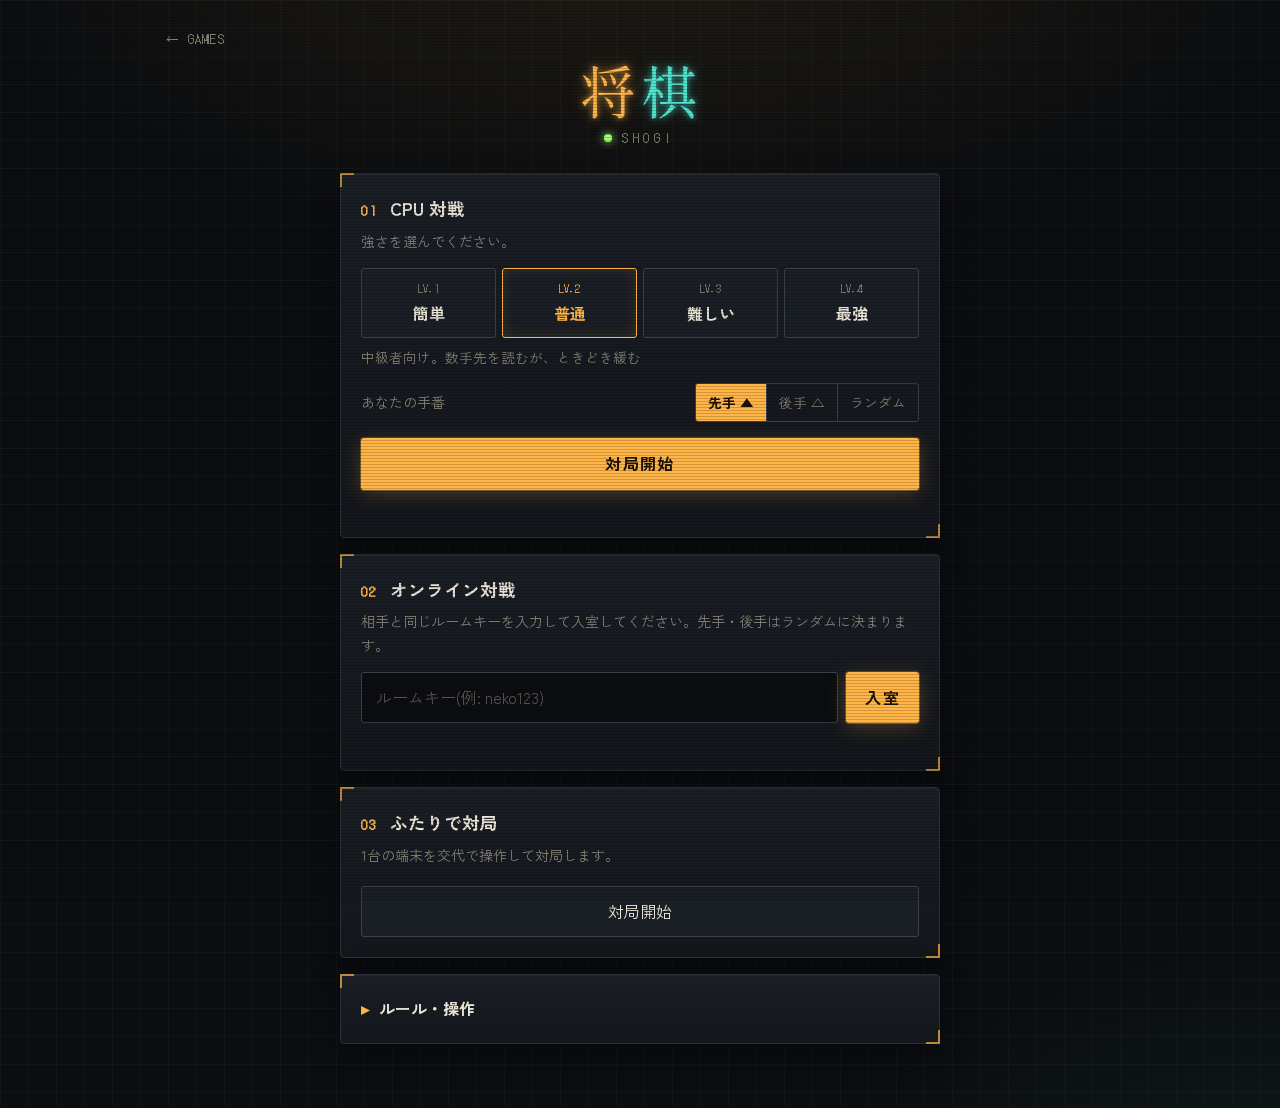
==== shogi/index.html @ e136fc06 "Add shogi with 4 CPU levels, online play and local play - Rules engine (legal moves incl. uchifuzume" ====
<!doctype html>
<html lang="ja">
<head>
  <meta charset="utf-8">
  <meta name="viewport" content="width=device-width, initial-scale=1">
  <title>将棋 | Mini Games</title>
  <meta name="theme-color" content="#0b0d10">
  <script src="coi.js"></script>
  <link rel="preconnect" href="https://fonts.googleapis.com" crossorigin>
  <link rel="preconnect" href="https://fonts.gstatic.com" crossorigin>
  <link href="https://fonts.googleapis.com/css2?family=DotGothic16&family=Zen+Kaku+Gothic+New:wght@400;700&family=Shippori+Mincho+B1:wght@700&display=swap" rel="stylesheet" crossorigin="anonymous">
  <link rel="stylesheet" href="../shared/theme.css">
  <link rel="stylesheet" href="style.css">
  <script src="../shared/vendor/peerjs.min.js" defer></script>
  <script src="../shared/online.js" defer></script>
  <script src="shogi-core.js" defer></script>
  <script src="engine.js" defer></script>
  <script src="app.js" defer></script>
</head>
<body>
  <main id="app">
    <a class="back-link" href="../">← GAMES</a>
    <header class="masthead">
      <h1 class="brand"><span class="brand-hit">将</span><span class="brand-blow">棋</span></h1>
      <p class="tagline"><span class="led"></span>SHOGI</p>
    </header>

    <!-- メニュー -->
    <section id="screen-menu" class="screen">
      <div class="card">
        <h2><span class="num">01</span>CPU 対戦</h2>
        <p class="note">強さを選んでください。</p>
        <div class="levels" id="levels"></div>
        <p class="level-note" id="level-note"></p>

        <div class="option-row" id="time-row">
          <span class="option-label">最大思考時間</span>
          <div class="seg" id="time-seg">
            <button data-ms="3000">3秒</button>
            <button data-ms="5000" class="on">5秒</button>
            <button data-ms="10000">10秒</button>
          </div>
        </div>

        <div class="option-row">
          <span class="option-label">あなたの手番</span>
          <div class="seg" id="color-seg">
            <button data-color="0" class="on">先手 ▲</button>
            <button data-color="1">後手 △</button>
            <button data-color="random">ランダム</button>
          </div>
        </div>

        <button id="btn-cpu" class="primary wide">対局開始</button>
        <p id="cpu-status" class="status"></p>
      </div>

      <div class="card">
        <h2><span class="num">02</span>オンライン対戦</h2>
        <p class="note">相手と同じルームキーを入力して入室してください。先手・後手はランダムに決まります。</p>
        <div class="row">
          <input id="room-key" type="text" placeholder="ルームキー(例: neko123)" maxlength="32" autocomplete="off">
          <button id="btn-join" class="primary">入室</button>
        </div>
        <p id="online-status" class="status"></p>
        <button id="btn-copy-link" class="ghost small hidden">招待リンクをコピー</button>
        <button id="btn-cancel-join" class="ghost small hidden">キャンセル</button>
      </div>

      <div class="card">
        <h2><span class="num">03</span>ふたりで対局</h2>
        <p class="note">1台の端末を交代で操作して対局します。</p>
        <button id="btn-local" class="wide">対局開始</button>
      </div>

      <details class="card rules">
        <summary>ルール・操作</summary>
        <ul>
          <li>駒をタップすると動かせるマスが表示されます。持ち駒はタップしてから打つマスを選びます。</li>
          <li>二歩・打ち歩詰め・行き所のない駒は指せません(自動で判定)。</li>
          <li>同じ局面が4回現れると千日手で引き分け。ただし王手をかけ続けた側の負けです。</li>
          <li>入玉宣言はありません。512手に達すると引き分けです。</li>
          <li>CPU の「最強」は初回に約 30MB のデータを読み込みます。</li>
        </ul>
      </details>
    </section>

    <!-- 対局画面 -->
    <section id="screen-play" class="screen hidden">
      <div id="play-info" class="info"></div>
      <p id="message" class="message"></p>
      <p id="notice" class="notice"></p>

      <div id="loading" class="loading hidden">
        <div class="loading-label" id="loading-label">エンジンを読み込み中…</div>
        <div class="bar"><div class="bar-fill" id="loading-bar"></div></div>
      </div>

      <div id="result" class="result hidden"></div>

      <div class="table">
        <div class="board-area">
          <div class="hand hand-top" id="hand-top"></div>
          <div class="board-wrap">
            <div class="files" id="files"></div>
            <div class="board-row">
              <div class="board" id="board"></div>
              <div class="ranks" id="ranks"></div>
            </div>
          </div>
          <div class="hand hand-bottom" id="hand-bottom"></div>
          <p id="think-info" class="think-info"></p>
        </div>

        <div class="side-panel">
          <div class="kifu-head">
            <h3>棋譜</h3>
            <button id="btn-copy-kifu" class="ghost small">コピー</button>
          </div>
          <ol id="kifu" class="kifu"></ol>
        </div>
      </div>

      <div class="actions">
        <button id="btn-undo" class="ghost">待った</button>
        <button id="btn-flip" class="ghost">盤を反転</button>
        <button id="btn-resign" class="ghost danger">投了</button>
        <button id="btn-again" class="primary">もう一局</button>
        <button id="btn-rematch" class="primary">再戦する</button>
        <button id="btn-leave" class="ghost">メニューに戻る</button>
      </div>
    </section>

    <!-- 成り選択 -->
    <div id="promo" class="modal hidden" role="dialog" aria-modal="true" aria-label="成りますか">
      <div class="modal-box">
        <p class="modal-title">成りますか?</p>
        <div class="promo-choices">
          <button id="promo-yes" class="promo-btn"><span class="piece-face promoted" id="promo-yes-face"></span>成る</button>
          <button id="promo-no" class="promo-btn"><span class="piece-face" id="promo-no-face"></span>成らない</button>
        </div>
      </div>
    </div>
  </main>
</body>
</html>
---- shared/theme.css ----
/* ============================================================
   MINI GAMES — 共通テーマ(暗号解読コンソール風)
   各ゲームの <head> で読み込む: ../shared/theme.css
   ============================================================ */

:root {
  color-scheme: dark;
  --ink: #0b0d10;
  --panel: #13161b;
  --panel-2: #1a1e25;
  --rule: #2a2f38;
  --rule-strong: #3a414d;
  --text: #e9e4d6;
  --muted: #8a8578;
  --amber: #ffb547;
  --amber-dim: #6b4a1a;
  --cyan: #4fe3d0;
  --cyan-dim: #18524b;
  --red: #ff5d5d;
  --green: #9cff6e;
  --glow-amber: 0 0 6px rgba(255, 181, 71, 0.75), 0 0 18px rgba(255, 181, 71, 0.35);
  --glow-cyan: 0 0 6px rgba(79, 227, 208, 0.75), 0 0 18px rgba(79, 227, 208, 0.3);
  --font-dot: "DotGothic16", ui-monospace, monospace;
  --font-body: "Zen Kaku Gothic New", system-ui, "Hiragino Sans", sans-serif;
}

* { box-sizing: border-box; }

html { background: var(--ink); }

body {
  margin: 0;
  min-height: 100vh;
  color: var(--text);
  font-family: var(--font-body);
  line-height: 1.7;
  background:
    radial-gradient(1200px 600px at 50% -10%, rgba(255, 181, 71, 0.10), transparent 60%),
    radial-gradient(800px 500px at 100% 110%, rgba(79, 227, 208, 0.06), transparent 60%),
    linear-gradient(rgba(255, 255, 255, 0.025) 1px, transparent 1px) 0 0 / 100% 28px,
    linear-gradient(90deg, rgba(255, 255, 255, 0.025) 1px, transparent 1px) 0 0 / 28px 100%,
    var(--ink);
}

/* 走査線 */
body::after {
  content: "";
  position: fixed;
  inset: 0;
  pointer-events: none;
  background: repeating-linear-gradient(0deg, rgba(0, 0, 0, 0.18) 0 1px, transparent 1px 3px);
  mix-blend-mode: multiply;
  z-index: 10;
}

#app {
  max-width: 600px;
  margin: 0 auto;
  padding: 24px 16px 48px;
}

.hidden { display: none !important; }

/* ---------- マストヘッド ---------- */

.masthead { text-align: center; margin-bottom: 24px; }

.brand {
  margin: 0;
  font-family: var(--font-dot);
  font-weight: normal;
  font-size: clamp(2.4rem, 11vw, 3.6rem);
  letter-spacing: 0.06em;
  line-height: 1.1;
}

.brand-hit { color: var(--amber); text-shadow: var(--glow-amber); }
.brand-blow { color: var(--cyan); text-shadow: var(--glow-cyan); }
.amp { color: var(--muted); margin: 0 0.15em; font-size: 0.7em; vertical-align: 0.12em; }

.tagline {
  margin: 6px 0 0;
  font-family: var(--font-dot);
  font-size: 0.8rem;
  letter-spacing: 0.35em;
  color: var(--muted);
  display: inline-flex;
  align-items: center;
  gap: 10px;
}

.led {
  width: 8px;
  height: 8px;
  border-radius: 50%;
  background: var(--green);
  box-shadow: 0 0 8px var(--green);
  animation: blink 2.4s steps(1) infinite;
}

.lead {
  text-align: center;
  color: var(--muted);
  margin: 0 0 20px;
  font-size: 0.95rem;
}

/* ---------- パネル ---------- */

.card {
  position: relative;
  background: linear-gradient(180deg, var(--panel-2), var(--panel));
  border: 1px solid var(--rule);
  border-radius: 4px;
  padding: 20px;
  margin-bottom: 16px;
  box-shadow: inset 0 1px 0 rgba(255, 255, 255, 0.04), 0 10px 30px rgba(0, 0, 0, 0.35);
}

/* 四隅のブラケット */
.card::before,
.card::after {
  content: "";
  position: absolute;
  width: 12px;
  height: 12px;
  border-color: var(--amber);
  border-style: solid;
  opacity: 0.7;
}
.card::before { top: -1px; left: -1px; border-width: 2px 0 0 2px; }
.card::after { bottom: -1px; right: -1px; border-width: 0 2px 2px 0; }

.card h2 {
  margin: 0 0 6px;
  font-size: 1.1rem;
  display: flex;
  align-items: baseline;
  gap: 12px;
}

.num {
  font-family: var(--font-dot);
  color: var(--amber);
  font-size: 0.85rem;
  letter-spacing: 0.1em;
}

.note { margin: 0 0 14px; color: var(--muted); font-size: 0.88rem; }

.row { display: flex; gap: 8px; }

input[type="text"] {
  flex: 1;
  min-width: 0;
  font: inherit;
  font-size: 1rem;
  padding: 11px 14px;
  border-radius: 3px;
  border: 1px solid var(--rule-strong);
  background: var(--ink);
  color: var(--amber);
  caret-color: var(--amber);
  transition: border-color 0.15s, box-shadow 0.15s;
}

input[type="text"]::placeholder { color: #5b574e; }

input[type="text"]:focus {
  outline: none;
  border-color: var(--amber);
  box-shadow: 0 0 0 3px rgba(255, 181, 71, 0.15);
}

/* ---------- ボタン ---------- */

button {
  font: inherit;
  cursor: pointer;
  border-radius: 3px;
  border: 1px solid var(--rule-strong);
  padding: 11px 18px;
  background: var(--panel-2);
  color: var(--text);
  transition: transform 0.08s, background 0.15s, border-color 0.15s, box-shadow 0.15s, color 0.15s;
}

button:hover:not(:disabled) { border-color: var(--amber); }
button:active:not(:disabled) { transform: translateY(1px); }
button:focus-visible { outline: 2px solid var(--cyan); outline-offset: 2px; }
button:disabled { opacity: 0.3; cursor: default; }

button.primary {
  background: var(--amber);
  border-color: var(--amber);
  color: #1a1206;
  font-weight: 700;
  letter-spacing: 0.08em;
  box-shadow: 0 0 0 1px rgba(255, 181, 71, 0.3), 0 4px 20px rgba(255, 181, 71, 0.25);
}

button.primary:hover:not(:disabled) { background: #ffc66e; box-shadow: var(--glow-amber); }

button.ghost { background: transparent; color: var(--muted); }
button.ghost:hover:not(:disabled) { color: var(--text); }


.status { margin: 10px 0 0; font-size: 0.88rem; min-height: 1.2em; color: var(--cyan); }
.status.error { color: var(--red); }

/* ---------- ルール ---------- */

.rules summary {
  cursor: pointer;
  font-weight: 700;
  list-style: none;
  display: flex;
  align-items: center;
  gap: 10px;
}
.rules summary::-webkit-details-marker { display: none; }
.rules summary::before {
  content: "▸";
  color: var(--amber);
  font-family: var(--font-dot);
  transition: transform 0.2s;
}
.rules[open] summary::before { transform: rotate(90deg); }
.rules ul { margin: 12px 0 0; padding-left: 0; list-style: none; font-size: 0.9rem; }
.rules li { padding: 6px 0; border-top: 1px dashed var(--rule); }
.rules li .lamp { margin-right: 8px; vertical-align: -0.05em; }
.rules strong { color: var(--amber); }

/* ---------- 一覧へ戻るリンク ---------- */

.back-link {
  display: inline-block;
  margin-bottom: 8px;
  font-family: var(--font-dot);
  font-size: 0.8rem;
  letter-spacing: 0.1em;
  color: var(--muted);
  text-decoration: none;
}
.back-link:hover { color: var(--amber); }

/* ---------- アニメーション ---------- */

@keyframes blink { 50% { opacity: 0; } }
@keyframes pulse { 50% { opacity: 0.55; } }
@keyframes pop { from { transform: scale(0.85); filter: brightness(1.8); } to { transform: scale(1); filter: none; } }
@keyframes rise { from { opacity: 0; transform: translateY(8px); } to { opacity: 1; transform: none; } }
@keyframes slide-in { from { opacity: 0; transform: translateX(-10px); background: rgba(255, 181, 71, 0.18); } to { opacity: 1; transform: none; } }

@media (prefers-reduced-motion: reduce) {
  *, *::before, *::after { animation: none !important; transition: none !important; }
}

@media (max-width: 380px) {
  .card { padding: 16px; }
}
---- shogi/style.css ----
/* ============================================================
   将棋 固有のスタイル(共通部分は ../shared/theme.css)
   ============================================================ */

:root {
  --piece-font: "Shippori Mincho B1", "Hiragino Mincho ProN", "Yu Mincho", serif;
  --sente: var(--amber);
  --gote: var(--cyan);
  --promoted: #ff7a6b;
  --cell-line: #3a3424;
  --board-bg: #14120c;
}

#app { max-width: 980px; }

.brand .brand-hit, .brand .brand-blow { font-family: var(--piece-font); }

button.wide { width: 100%; margin-top: 4px; }
button.small { padding: 6px 12px; font-size: 0.82rem; }
#btn-copy-link, #btn-cancel-join { margin-top: 10px; margin-right: 8px; }
button.danger:hover:not(:disabled) { border-color: var(--red); color: var(--red); }

#screen-menu { max-width: 600px; margin: 0 auto; }

/* ---------- メニュー: 強さ・オプション ---------- */

.levels { display: grid; grid-template-columns: repeat(4, 1fr); gap: 6px; }

.level-btn {
  padding: 10px 4px;
  font-weight: 700;
  display: flex;
  flex-direction: column;
  align-items: center;
  gap: 2px;
}
.level-btn .lv { font-family: var(--font-dot); font-size: 0.7rem; color: var(--muted); font-weight: normal; }
.level-btn.on { border-color: var(--amber); color: var(--amber); box-shadow: inset 0 0 14px rgba(255, 181, 71, 0.15); }
.level-btn.on .lv { color: var(--amber); }
.level-btn[data-level="max"].on { border-color: var(--red); color: var(--red); box-shadow: inset 0 0 14px rgba(255, 93, 93, 0.15); }
.level-btn[data-level="max"].on .lv { color: var(--red); }

.level-note { margin: 8px 0 14px; font-size: 0.85rem; color: var(--muted); min-height: 1.4em; }

.option-row { display: flex; align-items: center; justify-content: space-between; gap: 10px; margin-bottom: 12px; flex-wrap: wrap; }
.option-label { font-size: 0.88rem; color: var(--muted); }

.seg { display: inline-flex; border: 1px solid var(--rule-strong); border-radius: 3px; overflow: hidden; }
.seg button { border: 0; border-radius: 0; padding: 7px 12px; font-size: 0.85rem; background: transparent; color: var(--muted); }
.seg button + button { border-left: 1px solid var(--rule-strong); }
.seg button.on { background: var(--amber); color: #1a1206; font-weight: 700; }

/* ---------- 対局画面 ---------- */

.info { display: flex; flex-wrap: wrap; gap: 6px; justify-content: center; }
.chip { font-size: 0.78rem; border: 1px solid var(--rule-strong); background: var(--panel); border-radius: 2px; padding: 2px 10px; color: var(--muted); }
.chip.sente { color: var(--sente); border-color: var(--amber-dim); }
.chip.gote { color: var(--gote); border-color: var(--cyan-dim); }

.message {
  margin: 14px auto 4px;
  max-width: 600px;
  padding: 8px 14px;
  text-align: center;
  font-weight: 700;
  border: 1px solid var(--rule);
  border-radius: 3px;
  background: rgba(0, 0, 0, 0.35);
}
.message:empty { display: none; }
.message.mine { color: var(--amber); border-color: var(--amber-dim); }
.message.wait { color: var(--muted); animation: pulse 1.6s ease-in-out infinite; }
.message.check { color: var(--red); border-color: var(--red); box-shadow: 0 0 14px rgba(255, 93, 93, 0.25); }

.notice { text-align: center; color: var(--red); min-height: 1.4em; margin: 2px 0 6px; font-size: 0.88rem; }

.loading { max-width: 420px; margin: 0 auto 14px; text-align: center; }
.loading-label { font-size: 0.85rem; color: var(--muted); margin-bottom: 6px; }
.bar { height: 6px; background: var(--panel); border: 1px solid var(--rule); border-radius: 3px; overflow: hidden; }
.bar-fill { height: 100%; width: 0; background: var(--amber); box-shadow: var(--glow-amber); transition: width 0.2s; }

.result {
  max-width: 600px;
  margin: 0 auto 14px;
  text-align: center;
  background: linear-gradient(180deg, var(--panel-2), var(--panel));
  border: 1px solid var(--rule-strong);
  border-radius: 4px;
  padding: 16px;
  animation: rise 0.35s ease-out;
}
.result-title { font-family: var(--font-dot); font-size: clamp(1.3rem, 5vw, 1.7rem); }
.result-title.win { color: var(--amber); text-shadow: var(--glow-amber); }
.result-title.lose { color: var(--red); text-shadow: 0 0 12px rgba(255, 93, 93, 0.4); }
.result-title.draw { color: var(--cyan); text-shadow: var(--glow-cyan); }
.result-sub { margin-top: 4px; color: var(--muted); font-size: 0.9rem; }

.table { display: flex; gap: 20px; justify-content: center; align-items: flex-start; }
.board-area { flex: 0 1 560px; min-width: 0; }

/* 駒台 */
.hand {
  display: flex;
  flex-wrap: wrap;
  gap: 4px;
  min-height: 52px;
  padding: 6px 8px;
  border: 1px solid var(--rule);
  border-radius: 3px;
  background: rgba(0, 0, 0, 0.3);
  align-items: center;
}
.hand-top { margin-bottom: 8px; }
.hand-bottom { margin-top: 8px; }
.hand.turn { border-color: var(--amber-dim); }
.hand-label { font-family: var(--font-dot); font-size: 0.75rem; color: var(--muted); margin-right: 6px; letter-spacing: 0.05em; }
.hand-empty { font-size: 0.75rem; color: #4f4c45; }

.hand-piece {
  position: relative;
  width: 40px;
  height: 44px;
  padding: 0;
  border: 0;
  background: transparent;
  display: grid;
  place-items: center;
}
.hand-piece .count {
  position: absolute;
  right: -2px;
  bottom: -2px;
  font-family: var(--font-dot);
  font-size: 0.72rem;
  background: var(--ink);
  border: 1px solid var(--rule-strong);
  color: var(--text);
  border-radius: 8px;
  padding: 0 4px;
  line-height: 1.3;
}
.hand-piece.selected .piece-face { outline: 2px solid var(--amber); outline-offset: 2px; }
.hand-piece:disabled { opacity: 1; cursor: default; }

/* 盤 */
.board-wrap { display: flex; flex-direction: column; }
.files, .ranks { font-family: var(--font-dot); color: var(--muted); font-size: 0.72rem; user-select: none; }
.files { display: grid; grid-template-columns: repeat(9, 1fr); margin-right: 20px; text-align: center; padding-bottom: 2px; }
.board-row { display: flex; }
.ranks { width: 20px; display: grid; grid-template-rows: repeat(9, 1fr); align-items: center; text-align: center; }

.board {
  flex: 1;
  display: grid;
  grid-template-columns: repeat(9, 1fr);
  border: 2px solid var(--amber-dim);
  background:
    radial-gradient(circle at 50% 40%, rgba(255, 181, 71, 0.06), transparent 70%),
    var(--board-bg);
  box-shadow: 0 0 0 1px #000, 0 12px 40px rgba(0, 0, 0, 0.5), inset 0 0 40px rgba(0, 0, 0, 0.5);
  position: relative;
  user-select: none;
  touch-action: manipulation;
}

/* 星(3・6 の交点) */
.board::before, .board::after {
  content: "";
  position: absolute;
  inset: calc(100% / 3);
  pointer-events: none;
  background:
    radial-gradient(circle, var(--amber-dim) 3px, transparent 3.5px) 0 0 / 6px 6px no-repeat,
    radial-gradient(circle, var(--amber-dim) 3px, transparent 3.5px) 100% 0 / 6px 6px no-repeat,
    radial-gradient(circle, var(--amber-dim) 3px, transparent 3.5px) 0 100% / 6px 6px no-repeat,
    radial-gradient(circle, var(--amber-dim) 3px, transparent 3.5px) 100% 100% / 6px 6px no-repeat;
  margin: -3px;
}
.board::after { display: none; }

.cell {
  position: relative;
  aspect-ratio: 1 / 1.1;
  border-right: 1px solid var(--cell-line);
  border-bottom: 1px solid var(--cell-line);
  display: grid;
  place-items: center;
  cursor: pointer;
  padding: 0;
  background: transparent;
  border-radius: 0;
  border-top: 0;
  border-left: 0;
}
.cell:nth-child(9n) { border-right: 0; }
.cell:nth-child(n + 73) { border-bottom: 0; }
.cell:hover:not(:disabled) { border-color: var(--cell-line); }
.cell:disabled { opacity: 1; cursor: default; }
.cell:focus-visible { outline: 2px solid var(--cyan); outline-offset: -2px; }

.cell.last { background: rgba(255, 181, 71, 0.13); }
.cell.selected { background: rgba(255, 181, 71, 0.28); }
.cell.target::after {
  content: "";
  position: absolute;
  width: 26%;
  aspect-ratio: 1;
  border-radius: 50%;
  background: var(--cyan);
  box-shadow: var(--glow-cyan);
  opacity: 0.75;
  pointer-events: none;
}
.cell.target.capture::after {
  width: 86%;
  background: transparent;
  border: 2px solid var(--cyan);
  border-radius: 6px;
  box-shadow: inset 0 0 10px rgba(79, 227, 208, 0.35);
}
.cell.checked .piece-face { box-shadow: 0 0 0 2px var(--red), 0 0 16px rgba(255, 93, 93, 0.7); }

/* 駒 */
.piece-face {
  width: 86%;
  aspect-ratio: 0.88;
  display: grid;
  place-items: center;
  clip-path: polygon(50% 0, 88% 16%, 100% 100%, 0 100%, 12% 16%);
  background: linear-gradient(180deg, #2a2e37, #1a1d23);
  font-family: var(--piece-font);
  font-weight: 700;
  font-size: clamp(0.95rem, 4.3vw, 1.65rem);
  line-height: 1;
  padding-top: 12%;
  pointer-events: none;
}
.piece-face.black { color: var(--sente); text-shadow: 0 0 8px rgba(255, 181, 71, 0.5); }
.piece-face.white { color: var(--gote); text-shadow: 0 0 8px rgba(79, 227, 208, 0.45); }
.piece-face.flip { transform: rotate(180deg); padding-top: 0; padding-bottom: 12%; }
.piece-face.promoted { color: var(--promoted); text-shadow: 0 0 8px rgba(255, 122, 107, 0.5); }
.piece-face.king { font-size: clamp(1rem, 4.6vw, 1.8rem); }
.cell.moved .piece-face { animation: pop 0.2s ease-out; }
.cell.moved .piece-face.flip { animation: pop-flip 0.2s ease-out; }
@keyframes pop-flip { from { transform: rotate(180deg) scale(0.85); filter: brightness(1.8); } to { transform: rotate(180deg) scale(1); filter: none; } }

.hand-piece .piece-face { width: 36px; font-size: 1.15rem; }

.think-info { text-align: center; margin: 8px 0 0; font-family: var(--font-dot); font-size: 0.78rem; color: var(--muted); min-height: 1.3em; letter-spacing: 0.04em; }

/* 棋譜 */
.side-panel {
  flex: 0 0 220px;
  border: 1px solid var(--rule);
  border-radius: 3px;
  background: rgba(0, 0, 0, 0.3);
  padding: 10px 12px;
  align-self: stretch;
  display: flex;
  flex-direction: column;
  max-height: 640px;
}
.kifu-head { display: flex; align-items: center; justify-content: space-between; border-bottom: 1px solid var(--rule); padding-bottom: 6px; margin-bottom: 6px; }
.kifu-head h3 { margin: 0; font-size: 0.8rem; letter-spacing: 0.12em; color: var(--muted); }
.kifu { list-style: none; margin: 0; padding: 0; overflow-y: auto; flex: 1; font-size: 0.9rem; }
.kifu li { display: grid; grid-template-columns: 2.6em 1fr; padding: 2px 0; }
.kifu li .no { font-family: var(--font-dot); font-size: 0.75rem; color: var(--muted); align-self: center; }
.kifu li.latest { color: var(--amber); }
.kifu li.empty { display: block; color: #4f4c45; font-family: var(--font-dot); font-size: 0.8rem; text-align: center; padding: 8px 0; }

.actions { display: flex; flex-wrap: wrap; gap: 8px; justify-content: center; margin-top: 18px; }

/* 成り選択 */
.modal { position: fixed; inset: 0; z-index: 20; display: grid; place-items: center; background: rgba(0, 0, 0, 0.6); padding: 16px; }
.modal-box { background: var(--panel-2); border: 1px solid var(--amber-dim); border-radius: 4px; padding: 18px 20px; text-align: center; box-shadow: 0 20px 60px rgba(0, 0, 0, 0.6); animation: rise 0.2s ease-out; }
.modal-title { margin: 0 0 12px; font-weight: 700; }
.promo-choices { display: flex; gap: 12px; }
.promo-btn { display: flex; flex-direction: column; align-items: center; gap: 6px; padding: 10px 16px; min-width: 96px; }
.promo-btn .piece-face { width: 48px; font-size: 1.6rem; }

/* ---------- レスポンシブ ---------- */

@media (max-width: 820px) {
  .table { flex-direction: column; align-items: stretch; }
  .board-area { flex: none; width: 100%; max-width: 560px; margin: 0 auto; }
  .side-panel { flex: none; width: 100%; max-width: 560px; margin: 0 auto; max-height: 180px; }
}

@media (max-width: 480px) {
  .levels { grid-template-columns: repeat(2, 1fr); }
  .files { margin-right: 14px; }
  .ranks { width: 14px; }
  .hand-piece { width: 34px; height: 38px; }
  .hand-piece .piece-face { width: 31px; font-size: 1rem; }
}
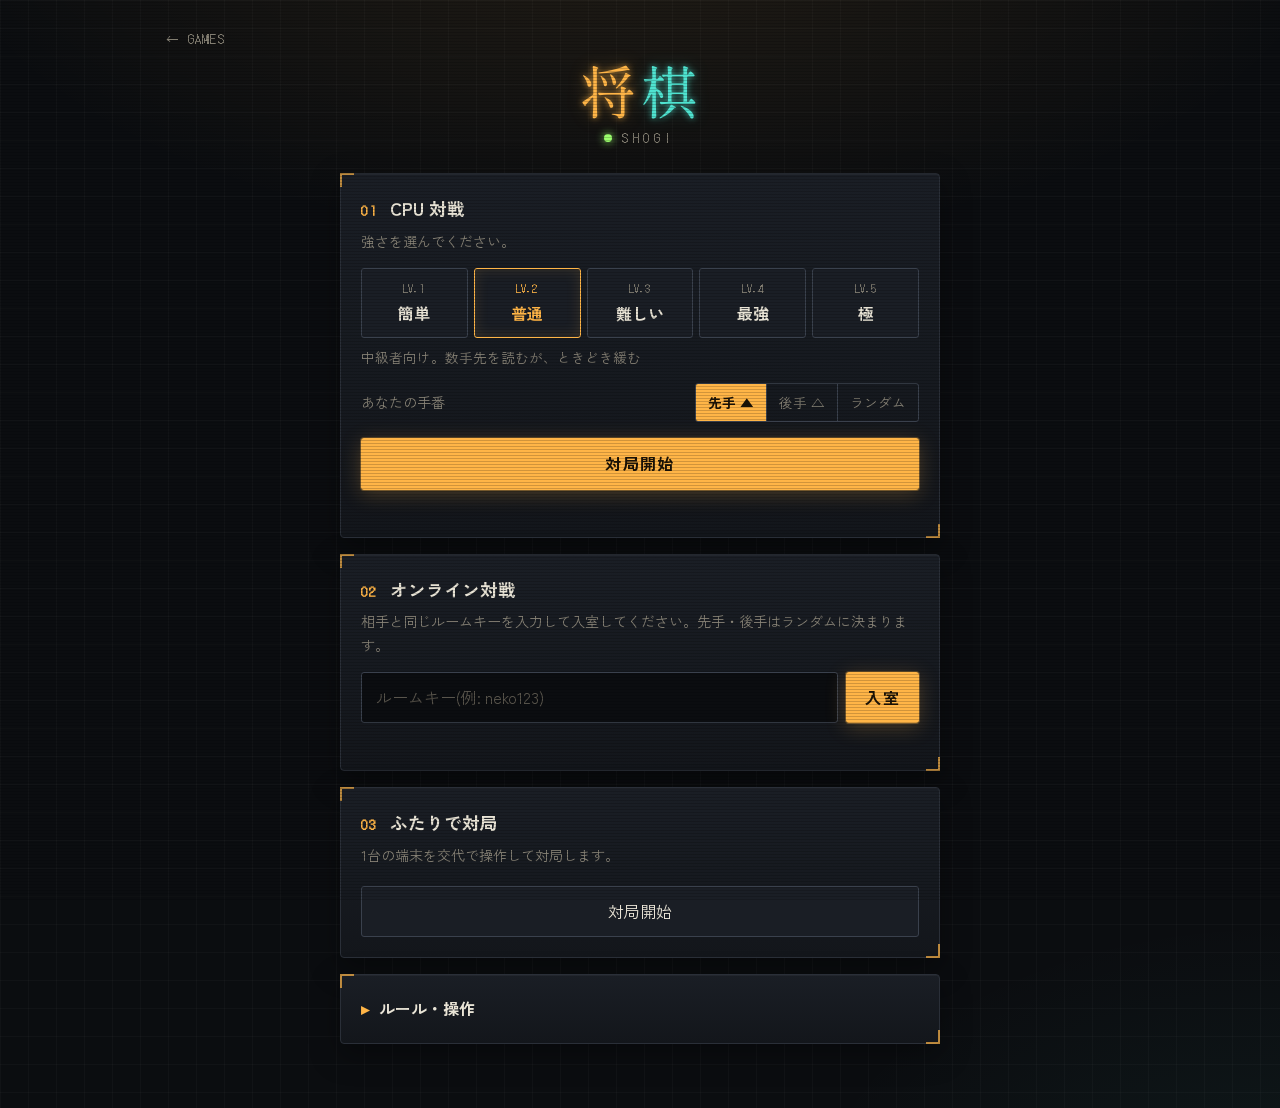
==== commit ace0040f: "Add evaluation bar to all shogi modes and a stronger 極 CPU level - Win-rate bar from the player's pe" ====
--- a/shogi/index.html
+++ b/shogi/index.html
@@ -39,6 +39,7 @@
             <button data-ms="3000">3秒</button>
             <button data-ms="5000" class="on">5秒</button>
             <button data-ms="10000">10秒</button>
+            <button data-ms="20000">20秒</button>
           </div>
         </div>
 
@@ -80,7 +81,8 @@
           <li>二歩・打ち歩詰め・行き所のない駒は指せません(自動で判定)。</li>
           <li>同じ局面が4回現れると千日手で引き分け。ただし王手をかけ続けた側の負けです。</li>
           <li>入玉宣言はありません。512手に達すると引き分けです。</li>
-          <li>CPU の「最強」は初回に約 30MB のデータを読み込みます。</li>
+          <li>CPU の「最強」「極」は初回に約 30MB のデータを読み込みます。</li>
+          <li>形勢バーは自分から見た勝率の目安です(「最強」「極」では CPU 自身の読み、それ以外は軽量エンジンで評価)。</li>
         </ul>
       </details>
     </section>
@@ -100,6 +102,14 @@
 
       <div class="table">
         <div class="board-area">
+          <div id="evalbar" class="evalbar hidden" aria-live="polite">
+            <div class="eval-head">
+              <span id="eval-who" class="eval-who"></span>
+              <span id="eval-label" class="eval-label"></span>
+              <span id="eval-num" class="eval-num"></span>
+            </div>
+            <div class="eval-track"><div class="eval-fill" id="eval-fill"></div><span class="eval-mid"></span></div>
+          </div>
           <div class="hand hand-top" id="hand-top"></div>
           <div class="board-wrap">
             <div class="files" id="files"></div>
@@ -124,6 +134,7 @@
       <div class="actions">
         <button id="btn-undo" class="ghost">待った</button>
         <button id="btn-flip" class="ghost">盤を反転</button>
+        <button id="btn-evalbar" class="ghost">形勢バー</button>
         <button id="btn-resign" class="ghost danger">投了</button>
         <button id="btn-again" class="primary">もう一局</button>
         <button id="btn-rematch" class="primary">再戦する</button>
--- a/shogi/style.css
+++ b/shogi/style.css
@@ -9,6 +9,7 @@
   --promoted: #ff7a6b;
   --cell-line: #3a3424;
   --board-bg: #14120c;
+  --ultra: #c77dff;
 }
 
 #app { max-width: 980px; }
@@ -24,7 +25,7 @@
 
 /* ---------- メニュー: 強さ・オプション ---------- */
 
-.levels { display: grid; grid-template-columns: repeat(4, 1fr); gap: 6px; }
+.levels { display: grid; grid-template-columns: repeat(5, 1fr); gap: 6px; }
 
 .level-btn {
   padding: 10px 4px;
@@ -39,6 +40,8 @@
 .level-btn.on .lv { color: var(--amber); }
 .level-btn[data-level="max"].on { border-color: var(--red); color: var(--red); box-shadow: inset 0 0 14px rgba(255, 93, 93, 0.15); }
 .level-btn[data-level="max"].on .lv { color: var(--red); }
+.level-btn[data-level="ultra"].on { border-color: var(--ultra); color: var(--ultra); box-shadow: inset 0 0 16px rgba(199, 125, 255, 0.22), 0 0 12px rgba(199, 125, 255, 0.2); }
+.level-btn[data-level="ultra"].on .lv { color: var(--ultra); }
 
 .level-note { margin: 8px 0 14px; font-size: 0.85rem; color: var(--muted); min-height: 1.4em; }
 
@@ -97,6 +100,35 @@
 
 .table { display: flex; gap: 20px; justify-content: center; align-items: flex-start; }
 .board-area { flex: 0 1 560px; min-width: 0; }
+
+/* 形勢バー */
+.evalbar { margin-bottom: 10px; }
+.eval-head { display: flex; align-items: baseline; gap: 10px; font-size: 0.82rem; margin-bottom: 4px; }
+.eval-who { color: var(--muted); font-size: 0.75rem; }
+.eval-label { font-weight: 700; }
+.eval-num { margin-left: auto; font-family: var(--font-dot); color: var(--muted); letter-spacing: 0.04em; }
+.eval-track {
+  position: relative;
+  height: 12px;
+  border-radius: 2px;
+  overflow: hidden;
+  border: 1px solid var(--rule-strong);
+  background: var(--opp-dim, var(--cyan-dim));
+}
+.eval-fill {
+  height: 100%;
+  width: 50%;
+  background: var(--me, var(--amber));
+  box-shadow: 0 0 12px var(--me, var(--amber));
+  transition: width 0.6s cubic-bezier(0.2, 0.8, 0.2, 1);
+}
+.eval-mid { position: absolute; left: 50%; top: -2px; bottom: -2px; width: 1px; background: rgba(255, 255, 255, 0.45); }
+.evalbar.black { --me: var(--amber); --opp-dim: #1d4a45; }
+.evalbar.white { --me: var(--cyan); --opp-dim: #5a4019; }
+.evalbar.black .eval-label { color: var(--amber); }
+.evalbar.white .eval-label { color: var(--cyan); }
+.evalbar.losing .eval-label { color: var(--red); }
+.evalbar.pending .eval-fill { opacity: 0.5; }
 
 /* 駒台 */
 .hand {
@@ -287,7 +319,7 @@
 }
 
 @media (max-width: 480px) {
-  .levels { grid-template-columns: repeat(2, 1fr); }
+  .levels { grid-template-columns: repeat(3, 1fr); }
   .files { margin-right: 14px; }
   .ranks { width: 14px; }
   .hand-piece { width: 34px; height: 38px; }
